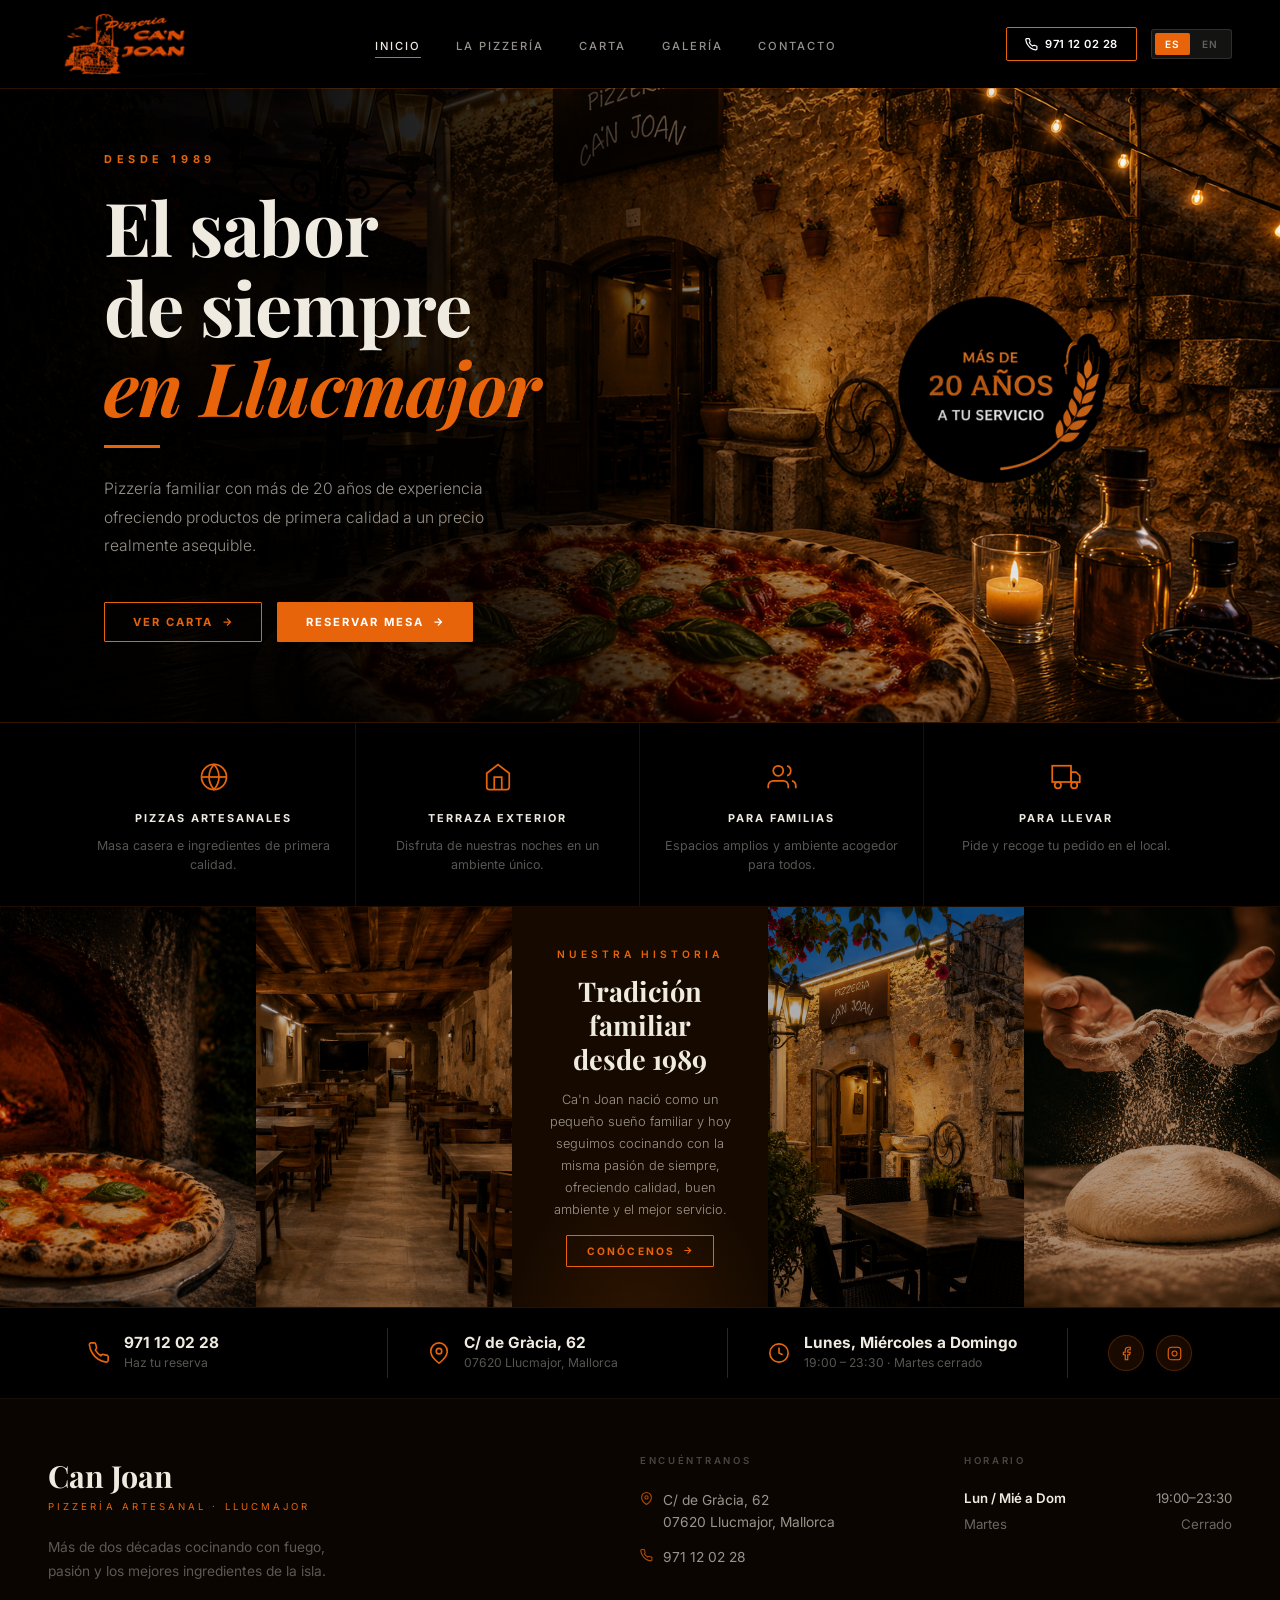
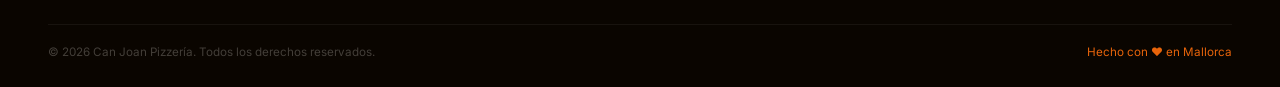
==== index.html @ ab97a80f "arreglo carpeta" ====
<!DOCTYPE html>
<html lang="es">
<head>
  <meta charset="UTF-8">
  <meta name="viewport" content="width=device-width, initial-scale=1.0">
  <title>Can Joan — Pizzería Artesanal · Llucmajor, Mallorca</title>
  <meta name="description" content="Pizzería familiar artesanal en Llucmajor, Mallorca desde 1989. Horno de leña, ingredientes locales, tradición familiar.">
  <meta name="theme-color" content="#000000">
  <link rel="preconnect" href="https://fonts.googleapis.com">
  <link rel="preconnect" href="https://fonts.gstatic.com" crossorigin>
  <link href="https://fonts.googleapis.com/css2?family=Playfair+Display:ital,wght@0,400;0,600;0,700;1,400;1,600&family=Inter:wght@300;400;500;600;700&display=swap" rel="stylesheet">
  <link rel="stylesheet" href="style.css">
  <style>
    /* ══ PAGE-LEVEL OVERRIDES ══ */
    :root {
      --bg:  #000000;
      --bg2: #0A0500;
      --bg3: #160A00;
      --nav-h: 88px;
    }

    /* ══ NAV OVERRIDE ══ */
    #nav {
      background: #000000;
      box-shadow: 0 1px 0 rgba(232,100,10,.18);
      height: var(--nav-h);
    }
    #nav.solid { background: #000000; backdrop-filter: none; -webkit-backdrop-filter: none; }
    .nav-phone {
      background: transparent !important;
      border: 1.5px solid var(--or);
      padding: 9px 18px;
    }
    .nav-phone:hover { background: var(--or) !important; }
    .logo-img { height: 80px; background-color: #000000; }

    /* ══ HERO — FULL BLEED ══ */
    /* Altura calculada sobre la proporción real de la imagen (1844×758, ratio 2.43:1)
       para evitar upscaling. min() elige el valor menor entre 72vh y el alto natural. */
    #hero {
      position: relative;
      min-height: min(72vh, calc(100vw / 2.43));
      display: flex; align-items: center;
      overflow: hidden;
      background: #000;
    }
    .hero-bg {
      position: absolute; inset: 0; z-index: 0; overflow: hidden;
    }
    /* scale(1.06): mínimo margen para el parallax sin degradar calidad */
    .hero-bg img {
      position: absolute;
      width: 100%; height: 100%;
      object-fit: cover;
      display: block;
      transform: none;
      transform-origin: center center;
    }
    /* Gradiente: oscuro izquierda (texto legible) → imagen nítida derecha (badge visible) */
    .hero-ov {
      position: absolute; inset: 0; z-index: 1; pointer-events: none;
      background:
        linear-gradient(to right,
          rgba(0,0,0,.97) 0%,
          rgba(0,0,0,.94) 22%,
          rgba(0,0,0,.78) 42%,
          rgba(0,0,0,.32) 62%,
          rgba(0,0,0,.06) 80%,
          rgba(0,0,0,0)   100%),
        linear-gradient(to top,
          rgba(0,0,0,.30) 0%,
          rgba(0,0,0,.06) 12%,
          transparent     24%);
    }
    /* Contenedor del texto — centrado verticalmente */
    .hero-wrap {
      position: relative; z-index: 2;
      width: 100%; max-width: var(--mw);
      margin: 0 auto;
      padding: calc(var(--nav-h) + 4rem) clamp(2rem,5vw,4.5rem) 5rem;
    }
    /* Texto limitado a la mitad izquierda */
    .hero-text { max-width: 520px; }
    .hero-desde {
      display: block;
      font-size: .68rem; font-weight: 700; letter-spacing: .42em; text-transform: uppercase;
      color: var(--or); margin-bottom: 1.3rem;
    }
    .hero-h1 {
      font-family: var(--ff-h);
      font-size: clamp(2.8rem,5.8vw,4.8rem);
      font-weight: 700; line-height: 1.08;
      color: var(--cr); margin-bottom: .1rem;
      letter-spacing: -.01em;
    }
    .hero-h1 em { font-style: italic; color: var(--or); display: block; }
    .hero-underline {
      width: 56px; height: 3px; background: var(--or);
      margin: 1.1rem 0 1.7rem;
    }
    .hero-sub {
      font-size: clamp(.88rem,1.5vw,.98rem); font-weight: 300;
      color: var(--cr2); line-height: 1.82;
      max-width: 400px; margin-bottom: 2.6rem;
    }
    .hero-btns { display: flex; flex-wrap: wrap; gap: .9rem; }
    .btn-hero-outline {
      display: inline-flex; align-items: center; gap: 8px;
      border: 1.5px solid var(--or); color: var(--or);
      padding: 12px 28px; font-size: .7rem; font-weight: 700;
      letter-spacing: .18em; text-transform: uppercase; border-radius: 1px;
      transition: background .2s, color .2s, transform .15s;
    }
    .btn-hero-outline:hover { background: var(--or); color: var(--wh); transform: translateY(-2px); }
    .btn-hero-solid {
      display: inline-flex; align-items: center; gap: 8px;
      background: var(--or); color: var(--wh);
      padding: 12px 28px; font-size: .7rem; font-weight: 700;
      letter-spacing: .18em; text-transform: uppercase; border-radius: 1px;
      border: 1.5px solid var(--or);
      transition: background .2s, transform .15s;
    }
    .btn-hero-solid:hover { background: var(--or2); transform: translateY(-2px); }

    /* ══ FEATURES STRIP ══ */
    #features {
      background: #000;
      border-top: 1px solid rgba(232,100,10,.22);
      border-bottom: 1px solid rgba(232,100,10,.12);
    }
    .feat-grid {
      max-width: var(--mw); margin: 0 auto;
      padding: 0 clamp(1rem,3vw,2rem);
      display: grid; grid-template-columns: repeat(4,1fr);
    }
    @media (max-width: 640px) { .feat-grid { grid-template-columns: repeat(2,1fr); } }
    .feat {
      padding: 2rem 1.25rem;
      display: flex; flex-direction: column; align-items: center;
      text-align: center; gap: .7rem;
      border-right: 1px solid rgba(232,100,10,.15);
      transition: background .2s;
    }
    .feat:last-child { border-right: none; }
    @media (max-width: 640px) {
      .feat:nth-child(2) { border-right: none; }
      .feat:nth-child(3) { border-right: 1px solid rgba(232,100,10,.15); }
    }
    .feat:hover { background: rgba(232,100,10,.04); }
    .feat-icon {
      width: 44px; height: 44px;
      display: flex; align-items: center; justify-content: center;
      color: var(--or);
    }
    .feat-icon svg { width: 30px; height: 30px; stroke-width: 1.4; }
    .feat-name {
      font-size: .68rem; font-weight: 700; letter-spacing: .18em; text-transform: uppercase;
      color: var(--cr);
    }
    .feat-desc { font-size: .78rem; color: var(--cr3); line-height: 1.55; }

    /* ══ MOSAIC — 5 COLUMNS ══ */
    #mosaic { overflow: hidden; }
    .mosaic-grid {
      display: grid;
      grid-template-columns: repeat(5,1fr);
      height: 400px;
    }
    @media (max-width: 900px) {
      .mosaic-grid {
        grid-template-columns: 1fr 1fr;
        grid-template-rows: 240px auto 240px;
        height: auto;
      }
      .ms-text { grid-column: 1 / -1; height: auto; padding: 3rem 2rem; }
    }
    @media (max-width: 480px) {
      .mosaic-grid { grid-template-columns: 1fr; grid-template-rows: unset; }
      .ms-img { height: 220px; }
      .ms-text { padding: 2.5rem 1.5rem; }
    }
    .ms-img { overflow: hidden; position: relative; }
    .ms-img img {
      width: 100%; height: 100%; object-fit: cover;
      filter: brightness(.72) saturate(1.1);
      transition: filter .5s var(--ease), transform .5s var(--ease);
      display: block;
    }
    .ms-img:hover img { filter: brightness(.88) saturate(1.15); transform: scale(1.04); }
    .ms-text {
      background: var(--bg3);
      display: flex; flex-direction: column; justify-content: center; align-items: center;
      text-align: center; padding: 2rem 1.75rem; gap: .85rem;
      position: relative;
    }
    .ms-text::before {
      content: ''; position: absolute; inset: 0;
      background: radial-gradient(ellipse 80% 70% at 50% 110%, rgba(232,100,10,.12) 0%, transparent 65%);
      pointer-events: none;
    }
    .ms-text .lbl { margin-bottom: 0; }
    .ms-h2 {
      font-family: var(--ff-h); font-size: clamp(1.35rem,2.2vw,1.7rem);
      font-weight: 700; color: var(--cr); line-height: 1.25;
    }
    .ms-p {
      font-size: .8rem; font-weight: 300; color: var(--cr2);
      line-height: 1.72; max-width: 240px;
    }
    .btn-ms {
      display: inline-flex; align-items: center; gap: 7px;
      border: 1.5px solid var(--or); color: var(--or);
      padding: 9px 20px; font-size: .64rem; font-weight: 700;
      letter-spacing: .2em; text-transform: uppercase; border-radius: 1px;
      transition: background .2s, color .2s;
    }
    .btn-ms:hover { background: var(--or); color: var(--wh); }

    /* ══ INFO BAR ══ */
    #infobar {
      background: #000;
      border-top: 1px solid rgba(232,100,10,.18);
    }
    .ib-wrap {
      max-width: var(--mw); margin: 0 auto;
      padding: 0 clamp(1.5rem,4vw,3rem);
      display: flex; align-items: stretch;
      min-height: 90px;
    }
    .ib-item {
      display: flex; align-items: center; gap: 14px;
      padding: 1.6rem 2.5rem 1.6rem 0;
      flex: 1;
    }
    .ib-item:first-child { padding-left: 0; }
    .ib-sep {
      width: 1px; background: rgba(232,100,10,.3);
      margin: 1.25rem 2.5rem 1.25rem 0;
      flex-shrink: 0; align-self: stretch;
    }
    .ib-icon { color: var(--or); flex-shrink: 0; }
    .ib-icon svg { display: block; }
    .ib-main {
      font-size: .96rem; font-weight: 700; color: var(--cr);
      line-height: 1.2; display: block;
    }
    .ib-sub {
      font-size: .76rem; color: var(--cr3);
      line-height: 1.5; display: block; margin-top: 2px;
    }
    .ib-soc {
      display: flex; align-items: center; gap: .75rem;
      padding: 1.6rem 0;
      flex-shrink: 0;
    }
    .ib-soc a {
      width: 36px; height: 36px; border-radius: 50%;
      background: rgba(232,100,10,.1); border: 1px solid rgba(232,100,10,.25);
      display: flex; align-items: center; justify-content: center;
      color: var(--or); transition: all .15s;
    }
    .ib-soc a:hover { background: var(--or); border-color: var(--or); color: var(--wh); }
    @media (max-width: 768px) {
      .ib-wrap { flex-direction: column; align-items: flex-start; }
      .ib-item { padding: 1rem 0; flex: unset; width: 100%; }
      .ib-sep { width: 100%; height: 1px; margin: 0; align-self: unset; background: rgba(232,100,10,.15); }
      .ib-soc { padding: 1rem 0; }
    }

    /* ══ FOOTER ══ */
    #foot {
      background: var(--bg2);
      border-top: 1px solid rgba(240,235,224,.04);
      padding: 3.5rem clamp(1.5rem,4vw,3rem) 1.75rem;
    }
    .foot-g {
      max-width: var(--mw); margin: 0 auto;
      display: grid; grid-template-columns: 2fr 1fr 1fr; gap: 3.5rem;
      margin-bottom: 2.5rem;
    }
    @media (max-width: 640px) { .foot-g { grid-template-columns: 1fr; gap: 2rem; } }
    .fbot {
      max-width: var(--mw); margin: 0 auto;
      border-top: 1px solid rgba(240,235,224,.06); padding-top: 1.25rem;
      display: flex; flex-direction: column; align-items: center; gap: .5rem; text-align: center;
    }
    @media (min-width: 640px) { .fbot { flex-direction: row; justify-content: space-between; } }
  </style>
</head>
<body>

<!-- ═══════════ NAV ═══════════ -->
<nav id="nav" role="navigation" aria-label="Navegación principal">
  <a href="index.html" class="logo" aria-label="Can Joan — Inicio">
    <img src="Imagenes_CanJoan/LogoCanJoan.png" alt="Pizzeria Can Joan" class="logo-img">
  </a>

  <ul class="nav-links" role="list">
    <li><a href="index.html" class="act" data-es="Inicio" data-en="Home">Inicio</a></li>
    <li><a href="#tradicion" data-es="La Pizzería" data-en="The Pizzeria">La Pizzería</a></li>
    <li><a href="carta.html" data-es="Carta" data-en="Menu">Carta</a></li>
    <li><a href="#galeria" data-es="Galería" data-en="Gallery">Galería</a></li>
    <li><a href="contacto.html" data-es="Contacto" data-en="Contact">Contacto</a></li>
  </ul>

  <div class="nav-r">
    <a href="tel:971120228" class="nav-phone" aria-label="Llámanos">
      <svg width="13" height="13" viewBox="0 0 24 24" fill="none" stroke="currentColor" stroke-width="2.2" aria-hidden="true"><path d="M22 16.92v3a2 2 0 0 1-2.18 2 19.79 19.79 0 0 1-8.63-3.07A19.5 19.5 0 0 1 4.69 12 19.79 19.79 0 0 1 1.56 3.41 2 2 0 0 1 3.53 1h3a2 2 0 0 1 2 1.72c.127.96.361 1.903.7 2.81a2 2 0 0 1-.45 2.11L8.09 8.91a16 16 0 0 0 6 6l.81-.81a2 2 0 0 1 2.11-.45 12.84 12.84 0 0 0 2.81.7A2 2 0 0 1 22 16.92z"/></svg>
      971 12 02 28
    </a>
    <div class="lt" role="group" aria-label="Idioma">
      <button id="btn-es" class="a" onclick="setLang('es')" aria-pressed="true">ES</button>
      <button id="btn-en" onclick="setLang('en')" aria-pressed="false">EN</button>
    </div>
    <button class="hb" id="hbtn" aria-label="Abrir menú" aria-expanded="false" aria-controls="mob">
      <span></span><span></span><span></span>
    </button>
  </div>
</nav>

<!-- Mobile overlay -->
<div class="mob" id="mob" role="dialog" aria-modal="true" aria-label="Menú móvil">
  <a href="index.html" data-es="Inicio" data-en="Home">Inicio</a>
  <a href="#tradicion" data-es="La Pizzería" data-en="The Pizzeria">La Pizzería</a>
  <a href="carta.html" data-es="Carta" data-en="Menu">Carta</a>
  <a href="contacto.html" data-es="Contacto" data-en="Contact">Contacto</a>
  <div class="mob-lt">
    <button id="mob-btn-es" class="a" onclick="setLang('es')">ES</button>
    <button id="mob-btn-en" onclick="setLang('en')">EN</button>
  </div>
</div>

<!-- ═══════════ HERO ═══════════ -->
<section id="hero" role="banner">

  <!-- Imagen de fondo con parallax -->
  <div class="hero-bg">
    <img src="Imagenes_CanJoan/background_hd.png"
         alt="Terraza de la Pizzería Can Joan en Llucmajor por la noche con luces cálidas y pizza artesanal"
         fetchpriority="high" draggable="false">
  </div>

  <!-- Gradiente de integración (oscuro izq → imagen dcha + suelo oscuro) -->
  <div class="hero-ov" aria-hidden="true"></div>

  <!-- Contenido -->
  <div class="hero-wrap">
    <div class="hero-text">
      <span class="hero-desde fi"
            data-es="DESDE 1989" data-en="SINCE 1989">DESDE 1989</span>
      <h1 class="hero-h1 fi d1">
        <span data-es="El sabor" data-en="The taste">El sabor</span><br>
        <span data-es="de siempre" data-en="that endures">de siempre</span><br>
        <em data-es="en Llucmajor" data-en="in Llucmajor">en Llucmajor</em>
      </h1>
      <div class="hero-underline fi d2"></div>
      <p class="hero-sub fi d2"
         data-es="Pizzería familiar con más de 20 años de experiencia ofreciendo productos de primera calidad a un precio realmente asequible."
         data-en="Family pizzeria with over 20 years of experience offering top-quality products at a truly affordable price.">
        Pizzería familiar con más de 20 años de experiencia ofreciendo productos de primera calidad a un precio realmente asequible.
      </p>
      <div class="hero-btns fi d3">
        <a href="carta.html" class="btn-hero-outline">
          <span data-es="Ver Carta" data-en="View Menu">Ver Carta</span>
          <svg width="12" height="12" viewBox="0 0 24 24" fill="none" stroke="currentColor" stroke-width="2.5"><path d="M5 12h14M12 5l7 7-7 7"/></svg>
        </a>
        <a href="contacto.html" class="btn-hero-solid">
          <span data-es="Reservar Mesa" data-en="Book a Table">Reservar Mesa</span>
          <svg width="12" height="12" viewBox="0 0 24 24" fill="none" stroke="currentColor" stroke-width="2.5"><path d="M5 12h14M12 5l7 7-7 7"/></svg>
        </a>
      </div>
    </div>
  </div>

</section>

<!-- ═══════════ FEATURES ═══════════ -->
<section id="features" aria-label="Características">
  <div class="feat-grid">
    <div class="feat fi">
      <div class="feat-icon">
        <svg viewBox="0 0 24 24" fill="none" stroke="currentColor" aria-hidden="true"><circle cx="12" cy="12" r="10"/><path d="M12 2a15.3 15.3 0 0 1 4 10 15.3 15.3 0 0 1-4 10 15.3 15.3 0 0 1-4-10 15.3 15.3 0 0 1 4-10z"/><path d="M2 12h20"/></svg>
      </div>
      <span class="feat-name" data-es="Pizzas Artesanales" data-en="Artisan Pizzas">Pizzas Artesanales</span>
      <p class="feat-desc" data-es="Masa casera e ingredientes de primera calidad." data-en="Homemade dough and top quality ingredients.">Masa casera e ingredientes de primera calidad.</p>
    </div>
    <div class="feat fi d1">
      <div class="feat-icon">
        <svg viewBox="0 0 24 24" fill="none" stroke="currentColor" aria-hidden="true"><path d="M3 9l9-7 9 7v11a2 2 0 0 1-2 2H5a2 2 0 0 1-2-2z"/><polyline points="9 22 9 12 15 12 15 22"/></svg>
      </div>
      <span class="feat-name" data-es="Terraza Exterior" data-en="Outdoor Terrace">Terraza Exterior</span>
      <p class="feat-desc" data-es="Disfruta de nuestras noches en un ambiente único." data-en="Enjoy our evenings in a unique atmosphere.">Disfruta de nuestras noches en un ambiente único.</p>
    </div>
    <div class="feat fi d2">
      <div class="feat-icon">
        <svg viewBox="0 0 24 24" fill="none" stroke="currentColor" aria-hidden="true"><path d="M17 21v-2a4 4 0 0 0-4-4H5a4 4 0 0 0-4 4v2"/><circle cx="9" cy="7" r="4"/><path d="M23 21v-2a4 4 0 0 0-3-3.87"/><path d="M16 3.13a4 4 0 0 1 0 7.75"/></svg>
      </div>
      <span class="feat-name" data-es="Para Familias" data-en="For Families">Para Familias</span>
      <p class="feat-desc" data-es="Espacios amplios y ambiente acogedor para todos." data-en="Spacious areas and a welcoming atmosphere for everyone.">Espacios amplios y ambiente acogedor para todos.</p>
    </div>
    <div class="feat fi d3">
      <div class="feat-icon">
        <svg viewBox="0 0 24 24" fill="none" stroke="currentColor" aria-hidden="true"><rect x="1" y="3" width="15" height="13"/><polygon points="16 8 20 8 23 11 23 16 16 16 16 8"/><circle cx="5.5" cy="18.5" r="2.5"/><circle cx="18.5" cy="18.5" r="2.5"/></svg>
      </div>
      <span class="feat-name" data-es="Para Llevar" data-en="Takeaway">Para Llevar</span>
      <p class="feat-desc" data-es="Pide y recoge tu pedido en el local." data-en="Order and collect from the restaurant.">Pide y recoge tu pedido en el local.</p>
    </div>
  </div>
</section>

<!-- ═══════════ MOSAICO ═══════════ -->
<section id="tradicion" aria-label="Nuestra historia">
  <div class="mosaic-grid" id="galeria">
    <!-- col 1 -->
    <div class="ms-img fi">
      <img src="Imagenes_CanJoan/Designer.png"
           alt="Pizza artesanal de Can Joan" loading="lazy">
    </div>
    <!-- col 2 -->
    <div class="ms-img fi d1">
      <img src="Imagenes_CanJoan/Pasillo.png"
           alt="Salón interior de la Pizzería Can Joan" loading="lazy">
    </div>
    <!-- col 3: texto -->
    <div class="ms-text fi d2">
      <span class="lbl" data-es="Nuestra Historia" data-en="Our Story">Nuestra Historia</span>
      <h2 class="ms-h2"
          data-es="Tradición familiar<br>desde 1989"
          data-en="Family tradition<br>since 1989">
        Tradición familiar<br>desde 1989
      </h2>
      <p class="ms-p"
         data-es="Ca'n Joan nació como un pequeño sueño familiar y hoy seguimos cocinando con la misma pasión de siempre, ofreciendo calidad, buen ambiente y el mejor servicio."
         data-en="Ca'n Joan was born as a small family dream and today we keep cooking with the same passion as always, offering quality, great atmosphere and the best service.">
        Ca'n Joan nació como un pequeño sueño familiar y hoy seguimos cocinando con la misma pasión de siempre, ofreciendo calidad, buen ambiente y el mejor servicio.
      </p>
      <a href="contacto.html" class="btn-ms">
        <span data-es="Conócenos" data-en="Meet us">Conócenos</span>
        <svg width="11" height="11" viewBox="0 0 24 24" fill="none" stroke="currentColor" stroke-width="2.5"><path d="M5 12h14M12 5l7 7-7 7"/></svg>
      </a>
    </div>
    <!-- col 4 -->
    <div class="ms-img fi d3">
      <img src="Imagenes_CanJoan/Portal.png"
           alt="Exterior de la Pizzería Can Joan, Llucmajor" loading="lazy">
    </div>
    <!-- col 5 -->
    <div class="ms-img fi d4">
      <img src="Imagenes_CanJoan/masa.png"
           alt="Elaboración artesanal de la masa en Can Joan" loading="lazy">
    </div>
  </div>
</section>

<!-- ═══════════ INFO BAR ═══════════ -->
<section id="infobar" aria-label="Información de contacto">
  <div class="ib-wrap">

    <div class="ib-item fi">
      <div class="ib-icon">
        <svg width="22" height="22" viewBox="0 0 24 24" fill="none" stroke="currentColor" stroke-width="1.8" aria-hidden="true"><path d="M22 16.92v3a2 2 0 0 1-2.18 2 19.79 19.79 0 0 1-8.63-3.07A19.5 19.5 0 0 1 4.69 12 19.79 19.79 0 0 1 1.56 3.41 2 2 0 0 1 3.53 1h3a2 2 0 0 1 2 1.72c.127.96.361 1.903.7 2.81a2 2 0 0 1-.45 2.11L8.09 8.91a16 16 0 0 0 6 6l.81-.81a2 2 0 0 1 2.11-.45 12.84 12.84 0 0 0 2.81.7A2 2 0 0 1 22 16.92z"/></svg>
      </div>
      <div>
        <a href="tel:971120228" class="ib-main">971 12 02 28</a>
        <span class="ib-sub" data-es="Haz tu reserva" data-en="Make a reservation">Haz tu reserva</span>
      </div>
    </div>

    <div class="ib-sep" aria-hidden="true"></div>

    <div class="ib-item fi d1">
      <div class="ib-icon">
        <svg width="22" height="22" viewBox="0 0 24 24" fill="none" stroke="currentColor" stroke-width="1.8" aria-hidden="true"><path d="M21 10c0 7-9 13-9 13s-9-6-9-13a9 9 0 0 1 18 0z"/><circle cx="12" cy="10" r="3"/></svg>
      </div>
      <div>
        <span class="ib-main">C/ de Gràcia, 62</span>
        <span class="ib-sub">07620 Llucmajor, Mallorca</span>
      </div>
    </div>

    <div class="ib-sep" aria-hidden="true"></div>

    <div class="ib-item fi d2">
      <div class="ib-icon">
        <svg width="22" height="22" viewBox="0 0 24 24" fill="none" stroke="currentColor" stroke-width="1.8" aria-hidden="true"><circle cx="12" cy="12" r="10"/><polyline points="12 6 12 12 16 14"/></svg>
      </div>
      <div>
        <span class="ib-main" data-es="Lunes, Miércoles a Domingo" data-en="Mon, Wed to Sun">Lunes, Miércoles a Domingo</span>
        <span class="ib-sub" data-es="19:00 – 23:30 · Martes cerrado" data-en="7:00pm – 11:30pm · Tuesday closed">19:00 – 23:30 · Martes cerrado</span>
      </div>
    </div>

    <div class="ib-sep" aria-hidden="true"></div>

    <div class="ib-soc fi d3">
      <a href="#" aria-label="Facebook">
        <svg width="15" height="15" viewBox="0 0 24 24" fill="none" stroke="currentColor" stroke-width="1.8"><path d="M18 2h-3a5 5 0 0 0-5 5v3H7v4h3v8h4v-8h3l1-4h-4V7a1 1 0 0 1 1-1h3z"/></svg>
      </a>
      <a href="#" aria-label="Instagram">
        <svg width="15" height="15" viewBox="0 0 24 24" fill="none" stroke="currentColor" stroke-width="1.8"><rect x="2" y="2" width="20" height="20" rx="5"/><path d="M16 11.37A4 4 0 1 1 12.63 8 4 4 0 0 1 16 11.37z"/><line x1="17.5" y1="6.5" x2="17.51" y2="6.5"/></svg>
      </a>
    </div>

  </div>
</section>

<!-- ═══════════ FOOTER ═══════════ -->
<footer id="foot" role="contentinfo">
  <div class="foot-g">
    <div class="fi">
      <span class="foot-logo">Can Joan</span>
      <span class="foot-sub" data-es="Pizzería Artesanal · Llucmajor" data-en="Artisan Pizzeria · Llucmajor">Pizzería Artesanal · Llucmajor</span>
      <p class="foot-p"
         data-es="Más de dos décadas cocinando con fuego, pasión y los mejores ingredientes de la isla."
         data-en="Over two decades cooking with fire, passion, and the finest ingredients on the island.">
        Más de dos décadas cocinando con fuego, pasión y los mejores ingredientes de la isla.
      </p>
    </div>
    <div class="fi d1">
      <span class="fcol-t" data-es="Encuéntranos" data-en="Find Us">Encuéntranos</span>
      <div class="finfo">
        <svg width="13" height="13" viewBox="0 0 24 24" fill="none" stroke="currentColor" stroke-width="2"><path d="M21 10c0 7-9 13-9 13s-9-6-9-13a9 9 0 0 1 18 0z"/><circle cx="12" cy="10" r="3"/></svg>
        <span>C/ de Gràcia, 62<br>07620 Llucmajor, Mallorca</span>
      </div>
      <div class="finfo">
        <svg width="13" height="13" viewBox="0 0 24 24" fill="none" stroke="currentColor" stroke-width="2"><path d="M22 16.92v3a2 2 0 0 1-2.18 2 19.79 19.79 0 0 1-8.63-3.07A19.5 19.5 0 0 1 4.69 12 19.79 19.79 0 0 1 1.56 3.41 2 2 0 0 1 3.53 1h3a2 2 0 0 1 2 1.72c.127.96.361 1.903.7 2.81a2 2 0 0 1-.45 2.11L8.09 8.91a16 16 0 0 0 6 6l.81-.81a2 2 0 0 1 2.11-.45 12.84 12.84 0 0 0 2.81.7A2 2 0 0 1 22 16.92z"/></svg>
        <a href="tel:971120228">971 12 02 28</a>
      </div>
    </div>
    <div class="fi d2">
      <span class="fcol-t" data-es="Horario" data-en="Hours">Horario</span>
      <div class="fhr hl"><span class="day" data-es="Lun / Mié a Dom" data-en="Mon / Wed to Sun">Lun / Mié a Dom</span><span>19:00–23:30</span></div>
      <div class="fhr"><span class="day" data-es="Martes" data-en="Tuesday">Martes</span><span data-es="Cerrado" data-en="Closed">Cerrado</span></div>
    </div>
  </div>
  <div class="fbot">
    <p class="fcopy">&copy; 2026 Can Joan Pizzería. <span data-es="Todos los derechos reservados." data-en="All rights reserved.">Todos los derechos reservados.</span></p>
    <p class="fmade"><span data-es="Hecho con " data-en="Made with ">Hecho con </span><span>♥</span><span data-es=" en Mallorca" data-en=" in Mallorca"> en Mallorca</span></p>
  </div>
</footer>

<script>
  /* ── LANG ── */
  let lang = localStorage.getItem('cj-lang') || 'es';
  function setLang(l) {
    lang = l; localStorage.setItem('cj-lang', l);
    document.documentElement.lang = l;
    ['btn-es','btn-en','mob-btn-es','mob-btn-en'].forEach(id => {
      const el = document.getElementById(id); if (!el) return;
      const isActive = (id.includes('es') && l==='es') || (id.includes('en') && l==='en');
      el.classList.toggle('a', isActive); el.setAttribute('aria-pressed', isActive);
    });
    document.querySelectorAll('[data-es][data-en]').forEach(el => {
      const v = el.getAttribute('data-'+l);
      if (v !== null && el.tagName !== 'INPUT' && el.tagName !== 'TEXTAREA') el.innerHTML = v;
    });
    document.title = l === 'en'
      ? 'Can Joan — Artisan Pizzeria · Llucmajor, Mallorca'
      : 'Can Joan — Pizzería Artesanal · Llucmajor, Mallorca';
  }
  setLang(lang);

  /* ── MOBILE MENU ── */
  const hbtn = document.getElementById('hbtn');
  const mob  = document.getElementById('mob');
  hbtn.addEventListener('click', () => {
    const o = mob.classList.toggle('o');
    hbtn.classList.toggle('o', o);
    hbtn.setAttribute('aria-expanded', o);
    document.body.style.overflow = o ? 'hidden' : '';
  });
  mob.querySelectorAll('a').forEach(a => a.addEventListener('click', () => {
    mob.classList.remove('o'); hbtn.classList.remove('o');
    hbtn.setAttribute('aria-expanded','false'); document.body.style.overflow = '';
  }));
  document.addEventListener('keydown', e => {
    if (e.key === 'Escape') { mob.classList.remove('o'); hbtn.classList.remove('o'); hbtn.setAttribute('aria-expanded','false'); document.body.style.overflow = ''; }
  });

  /* ── FADE-IN ── */
  const rmo = window.matchMedia('(prefers-reduced-motion: reduce)');
  if (!rmo.matches) {
    const obs = new IntersectionObserver(entries => {
      entries.forEach(e => { if (e.isIntersecting) { e.target.classList.add('on'); obs.unobserve(e.target); }});
    }, { threshold: 0.07, rootMargin: '0px 0px -28px 0px' });
    document.querySelectorAll('.fi').forEach(el => obs.observe(el));
  } else {
    document.querySelectorAll('.fi').forEach(el => el.classList.add('on'));
  }

  /* ── PARALLAX HERO ── */
  const heroBgImg = document.querySelector('.hero-bg img');
  if (heroBgImg && !rmo.matches) {
    function onScroll() {
      if (window.scrollY < window.innerHeight * 1.2) {
        const offset = window.scrollY * 0.18;
        heroBgImg.style.transform = 'translateY(' + offset + 'px)';
      }
    }
    window.addEventListener('scroll', onScroll, { passive: true });
  }

  /* ── SMOOTH SCROLL ── */
  document.querySelectorAll('a[href^="#"]').forEach(a => {
    a.addEventListener('click', e => {
      const t = document.querySelector(a.getAttribute('href'));
      if (t) {
        e.preventDefault();
        const nav = document.getElementById('nav');
        window.scrollTo({ top: t.getBoundingClientRect().top + window.scrollY - nav.offsetHeight, behavior: 'smooth' });
      }
    });
  });
</script>
</body>
</html>
---- style.css ----
/* ═══════════════════════════════════════════
   CAN JOAN — Shared Styles
   ═══════════════════════════════════════════ */
:root {
  --bg:  #0D0906;
  --bg2: #181008;
  --bg3: #221810;
  --or:  #E8640A;
  --or2: #C85206;
  --cr:  #F0EBE0;
  --cr2: rgba(240,235,224,.62);
  --cr3: rgba(240,235,224,.36);
  --wh:  #FFFFFF;
  --ff-h: 'Playfair Display', Georgia, serif;
  --ff-b: 'Inter', system-ui, sans-serif;
  --nav-h: 76px;
  --mw: 1200px;
  --ease: cubic-bezier(.25,.46,.45,.94);
  --sh: 0 8px 32px rgba(0,0,0,.45);
}

*,*::before,*::after { box-sizing: border-box; margin: 0; padding: 0; }
html { scroll-behavior: smooth; font-size: 16px; }
body {
  font-family: var(--ff-b);
  background: var(--bg);
  color: var(--cr);
  overflow-x: hidden;
  -webkit-font-smoothing: antialiased;
}
img { max-width: 100%; height: auto; display: block; }
a { text-decoration: none; color: inherit; }
ul { list-style: none; }
button { cursor: pointer; border: none; background: none; font-family: inherit; }
:focus-visible { outline: 2px solid var(--or); outline-offset: 3px; }

/* ── FADE-IN ── */
.fi {
  opacity: 0;
  transform: translateY(22px);
  transition: opacity .7s var(--ease), transform .7s var(--ease);
}
.fi.on { opacity: 1; transform: none; }
.fi.d1 { transition-delay: .12s; }
.fi.d2 { transition-delay: .24s; }
.fi.d3 { transition-delay: .36s; }
.fi.d4 { transition-delay: .48s; }
@media (prefers-reduced-motion: reduce) { .fi { opacity: 1; transform: none; transition: none; } }

/* ── LAYOUT ── */
.wrap { max-width: var(--mw); margin: 0 auto; padding: 0 clamp(1.5rem,4vw,3rem); }
.lbl {
  display: block;
  font-size: .64rem; font-weight: 600; letter-spacing: .38em; text-transform: uppercase;
  color: var(--or); margin-bottom: 1rem;
}
.sec-h2 {
  font-family: var(--ff-h);
  font-size: clamp(1.9rem,4vw,2.9rem);
  font-weight: 700; color: var(--cr); line-height: 1.2;
  margin-bottom: 1.5rem;
}
.sec-h2 em { font-style: italic; color: var(--or); }
.body-txt {
  font-size: .98rem; font-weight: 300;
  color: var(--cr2); line-height: 1.85;
  margin-bottom: 1.25rem;
}
.body-txt strong { color: var(--cr); font-weight: 600; }
.orn { text-align: center; color: var(--or); opacity: .4; letter-spacing: .5em; margin: 1.5rem 0; }

/* ── BUTTONS ── */
.btn-primary {
  display: inline-flex; align-items: center; gap: 8px;
  background: var(--or); color: var(--wh);
  padding: 13px 30px; font-size: .73rem; font-weight: 600;
  letter-spacing: .2em; text-transform: uppercase; border-radius: 2px;
  transition: background .2s, transform .15s;
}
.btn-primary:hover { background: var(--or2); transform: translateY(-2px); }
.btn-outline {
  display: inline-flex; align-items: center; gap: 8px;
  border: 1px solid rgba(240,235,224,.3); color: var(--cr);
  padding: 13px 30px; font-size: .73rem; font-weight: 600;
  letter-spacing: .2em; text-transform: uppercase; border-radius: 2px;
  transition: border-color .2s, background .2s, transform .15s;
}
.btn-outline:hover { border-color: var(--or); background: rgba(232,100,10,.1); transform: translateY(-2px); }

/* ══════════════════════════════════════
   NAV
══════════════════════════════════════ */
#nav {
  position: fixed; top: 0; left: 0; right: 0; z-index: 100;
  height: var(--nav-h); padding: 0 clamp(1.5rem,4vw,3rem);
  display: flex; align-items: center; justify-content: space-between; gap: 2rem;
  transition: background .4s, box-shadow .4s;
}
#nav.solid {
  background: rgba(13,9,6,.97);
  backdrop-filter: blur(16px); -webkit-backdrop-filter: blur(16px);
  box-shadow: 0 1px 0 rgba(232,100,10,.15), 0 4px 24px rgba(0,0,0,.4);
}

/* Logo */
.logo { display: flex; align-items: center; flex-shrink: 0; }
.logo-img {
  height: 72px; width: auto; display: block;
}

/* Desktop links */
.nav-links { display: none; gap: 2.2rem; }
@media (min-width: 768px) { .nav-links { display: flex; align-items: center; } }
.nav-links a {
  font-size: .7rem; font-weight: 500; letter-spacing: .18em; text-transform: uppercase;
  color: var(--cr2); position: relative; transition: color .15s;
}
.nav-links a::after {
  content: ''; position: absolute; bottom: -5px; left: 0; right: 0; height: 1px;
  background: var(--or); transform: scaleX(0); transform-origin: left;
  transition: transform .28s var(--ease);
}
.nav-links a:hover, .nav-links a.act { color: var(--cr); }
.nav-links a:hover::after, .nav-links a.act::after { transform: scaleX(1); }

/* Nav right */
.nav-r { display: flex; align-items: center; gap: .9rem; flex-shrink: 0; }
.nav-phone {
  display: none;
  align-items: center; gap: 7px;
  font-size: .7rem; font-weight: 600; letter-spacing: .04em;
  color: var(--wh); background: var(--or);
  padding: 8px 16px; border-radius: 2px;
  transition: background .2s;
}
@media (min-width: 900px) { .nav-phone { display: flex; } }
.nav-phone:hover { background: var(--or2); }

/* Lang toggle */
.lt {
  display: flex; gap: 2px;
  background: rgba(240,235,224,.08); border: 1px solid rgba(240,235,224,.12);
  border-radius: 3px; padding: 3px;
}
.lt button {
  font-size: .63rem; font-weight: 600; letter-spacing: .1em;
  color: var(--cr3); padding: 5px 10px; border-radius: 2px;
  transition: all .15s;
}
.lt button.a { background: var(--or); color: var(--wh); }

/* Hamburger */
.hb { display: flex; flex-direction: column; gap: 5px; padding: 6px; z-index: 110; }
@media (min-width: 768px) { .hb { display: none; } }
.hb span {
  display: block; width: 22px; height: 1.5px;
  background: var(--cr); transition: transform .28s var(--ease), opacity .15s;
  transform-origin: center;
}
.hb.o span:nth-child(1) { transform: translateY(6.5px) rotate(45deg); }
.hb.o span:nth-child(2) { opacity: 0; transform: scaleX(0); }
.hb.o span:nth-child(3) { transform: translateY(-6.5px) rotate(-45deg); }

/* Mobile overlay */
.mob {
  position: fixed; inset: 0; background: rgba(13,9,6,.98); z-index: 99;
  display: flex; flex-direction: column; align-items: center; justify-content: center; gap: 2.5rem;
  opacity: 0; pointer-events: none; transition: opacity .28s var(--ease);
}
.mob.o { opacity: 1; pointer-events: all; }
.mob a {
  font-family: var(--ff-h); font-size: 2.4rem; font-weight: 600;
  color: var(--cr); transition: color .15s;
}
.mob a:hover { color: var(--or); }
.mob-lt { display: flex; gap: .75rem; margin-top: .5rem; }
.mob-lt button {
  font-size: .82rem; font-weight: 600; letter-spacing: .1em;
  color: var(--cr2); background: rgba(240,235,224,.08);
  padding: 8px 20px; border-radius: 2px; transition: all .15s;
}
.mob-lt button.a { background: var(--or); color: var(--wh); }

/* ══════════════════════════════════════
   FOOTER
══════════════════════════════════════ */
#foot {
  background: var(--bg2);
  border-top: 1px solid rgba(240,235,224,.06);
  padding: 5rem clamp(1.5rem,4vw,3rem) 2.5rem;
}
.foot-g {
  max-width: var(--mw); margin: 0 auto;
  display: grid; grid-template-columns: 1fr; gap: 3rem; margin-bottom: 3.5rem;
}
@media (min-width: 768px) { .foot-g { grid-template-columns: 2fr 1fr 1fr; gap: 4rem; } }

.foot-logo {
  font-family: var(--ff-h); font-size: 1.9rem; font-weight: 700;
  color: var(--cr); display: block; margin-bottom: 5px;
}
.foot-sub {
  font-size: .6rem; letter-spacing: .32em; text-transform: uppercase;
  color: var(--or); display: block; margin-bottom: 1.4rem;
}
.foot-p { font-size: .86rem; color: var(--cr3); line-height: 1.78; max-width: 280px; }

.soc { display: flex; gap: .75rem; margin-top: 1.75rem; }
.soc-a {
  width: 36px; height: 36px; border-radius: 50%;
  background: rgba(240,235,224,.06); border: 1px solid rgba(240,235,224,.1);
  display: flex; align-items: center; justify-content: center;
  color: var(--cr3); transition: all .15s;
}
.soc-a:hover { background: var(--or); border-color: var(--or); color: var(--wh); transform: translateY(-2px); }

.fcol-t {
  display: block; font-size: .6rem; font-weight: 600;
  letter-spacing: .28em; text-transform: uppercase;
  color: rgba(240,235,224,.28); margin-bottom: 1.5rem;
}
.finfo {
  display: flex; align-items: flex-start; gap: 10px;
  margin-bottom: .9rem; color: var(--cr2); font-size: .86rem; line-height: 1.55;
}
.finfo svg { flex-shrink: 0; margin-top: 2px; color: var(--or); opacity: .75; }
.finfo a { color: inherit; transition: color .15s; }
.finfo a:hover { color: var(--or); }

.fhr { display: flex; justify-content: space-between; font-size: .83rem; margin-bottom: .6rem; color: rgba(240,235,224,.42); }
.fhr.hl { color: var(--cr2); }
.fhr.hl .day { font-weight: 600; color: var(--cr); }

.fbot {
  max-width: var(--mw); margin: 0 auto;
  border-top: 1px solid rgba(240,235,224,.06); padding-top: 1.75rem;
  display: flex; flex-direction: column; align-items: center; gap: .75rem; text-align: center;
}
@media (min-width: 768px) { .fbot { flex-direction: row; justify-content: space-between; } }
.fcopy { font-size: .73rem; color: rgba(240,235,224,.25); }
.fmade { font-size: .73rem; color: rgba(240,235,224,.2); }
.fmade span { color: var(--or); }

/* ══════════════════════════════════════
   PAGE HEADER (carta, contacto)
══════════════════════════════════════ */
.page-hd {
  padding: calc(var(--nav-h) + 4rem) clamp(1.5rem,4vw,3rem) 4rem;
  background: var(--bg2);
  position: relative; overflow: hidden;
}
.page-hd::before {
  content: ''; position: absolute; inset: 0; pointer-events: none;
  background: radial-gradient(ellipse 60% 80% at 80% 50%, rgba(232,100,10,.06) 0%, transparent 65%);
}
.page-hd-in { max-width: var(--mw); margin: 0 auto; position: relative; z-index: 1; }
.page-hd h1 {
  font-family: var(--ff-h);
  font-size: clamp(3rem,8vw,6rem);
  font-weight: 700; color: var(--cr); line-height: 1;
  letter-spacing: -.01em; margin-bottom: 1rem;
}
.page-hd p {
  font-size: clamp(.95rem,1.8vw,1.06rem); font-weight: 300;
  color: var(--cr2); max-width: 520px; line-height: 1.8;
}
.page-hd-line {
  width: 48px; height: 3px; background: var(--or);
  margin-bottom: 1.75rem;
}
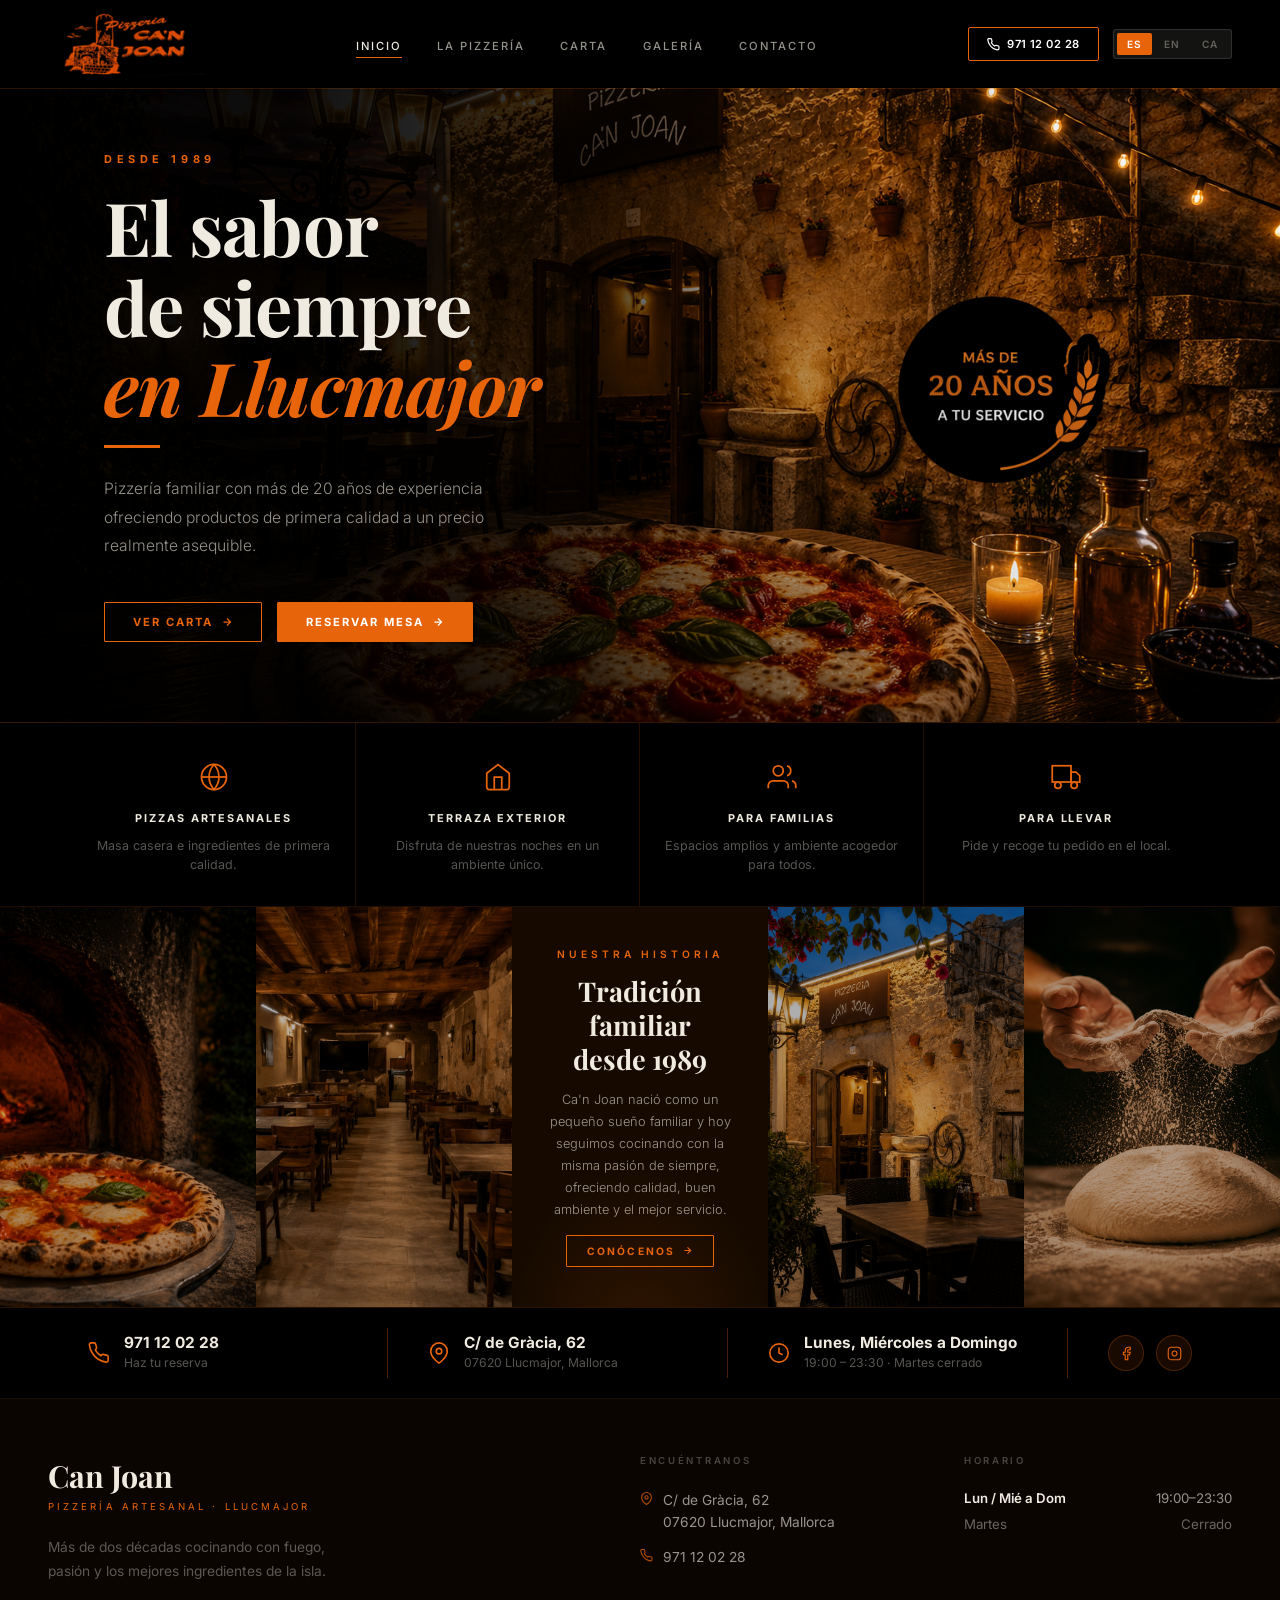
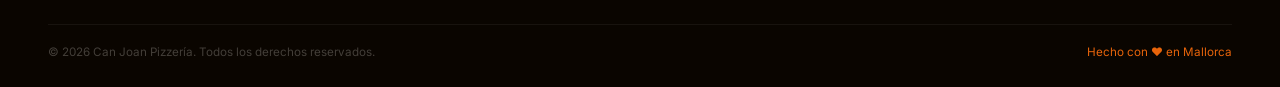
==== commit c5c0fa11: "Actualizacion_data" ====
--- a/index.html
+++ b/index.html
@@ -296,11 +296,11 @@
   </a>
 
   <ul class="nav-links" role="list">
-    <li><a href="index.html" class="act" data-es="Inicio" data-en="Home">Inicio</a></li>
-    <li><a href="#tradicion" data-es="La Pizzería" data-en="The Pizzeria">La Pizzería</a></li>
-    <li><a href="carta.html" data-es="Carta" data-en="Menu">Carta</a></li>
-    <li><a href="#galeria" data-es="Galería" data-en="Gallery">Galería</a></li>
-    <li><a href="contacto.html" data-es="Contacto" data-en="Contact">Contacto</a></li>
+    <li><a href="index.html" class="act" data-es="Inicio" data-en="Home" data-ca="Inici">Inicio</a></li>
+    <li><a href="#tradicion" data-es="La Pizzería" data-en="The Pizzeria" data-ca="La Pizzeria">La Pizzería</a></li>
+    <li><a href="carta.html" data-es="Carta" data-en="Menu" data-ca="Carta">Carta</a></li>
+    <li><a href="#galeria" data-es="Galería" data-en="Gallery" data-ca="Galeria">Galería</a></li>
+    <li><a href="contacto.html" data-es="Contacto" data-en="Contact" data-ca="Contacte">Contacto</a></li>
   </ul>
 
   <div class="nav-r">
@@ -311,6 +311,7 @@
     <div class="lt" role="group" aria-label="Idioma">
       <button id="btn-es" class="a" onclick="setLang('es')" aria-pressed="true">ES</button>
       <button id="btn-en" onclick="setLang('en')" aria-pressed="false">EN</button>
+      <button id="btn-ca" onclick="setLang('ca')" aria-pressed="false">CA</button>
     </div>
     <button class="hb" id="hbtn" aria-label="Abrir menú" aria-expanded="false" aria-controls="mob">
       <span></span><span></span><span></span>
@@ -320,13 +321,14 @@
 
 <!-- Mobile overlay -->
 <div class="mob" id="mob" role="dialog" aria-modal="true" aria-label="Menú móvil">
-  <a href="index.html" data-es="Inicio" data-en="Home">Inicio</a>
-  <a href="#tradicion" data-es="La Pizzería" data-en="The Pizzeria">La Pizzería</a>
-  <a href="carta.html" data-es="Carta" data-en="Menu">Carta</a>
-  <a href="contacto.html" data-es="Contacto" data-en="Contact">Contacto</a>
+  <a href="index.html" data-es="Inicio" data-en="Home" data-ca="Inici">Inicio</a>
+  <a href="#tradicion" data-es="La Pizzería" data-en="The Pizzeria" data-ca="La Pizzeria">La Pizzería</a>
+  <a href="carta.html" data-es="Carta" data-en="Menu" data-ca="Carta">Carta</a>
+  <a href="contacto.html" data-es="Contacto" data-en="Contact" data-ca="Contacte">Contacto</a>
   <div class="mob-lt">
     <button id="mob-btn-es" class="a" onclick="setLang('es')">ES</button>
     <button id="mob-btn-en" onclick="setLang('en')">EN</button>
+    <button id="mob-btn-ca" onclick="setLang('ca')">CA</button>
   </div>
 </div>
 
@@ -347,25 +349,26 @@
   <div class="hero-wrap">
     <div class="hero-text">
       <span class="hero-desde fi"
-            data-es="DESDE 1989" data-en="SINCE 1989">DESDE 1989</span>
+            data-es="DESDE 1989" data-en="SINCE 1989" data-ca="DES DE 1989">DESDE 1989</span>
       <h1 class="hero-h1 fi d1">
-        <span data-es="El sabor" data-en="The taste">El sabor</span><br>
-        <span data-es="de siempre" data-en="that endures">de siempre</span><br>
-        <em data-es="en Llucmajor" data-en="in Llucmajor">en Llucmajor</em>
+        <span data-es="El sabor" data-en="The taste" data-ca="El sabor">El sabor</span><br>
+        <span data-es="de siempre" data-en="that endures" data-ca="de sempre">de siempre</span><br>
+        <em data-es="en Llucmajor" data-en="in Llucmajor" data-ca="a Llucmajor">en Llucmajor</em>
       </h1>
       <div class="hero-underline fi d2"></div>
       <p class="hero-sub fi d2"
          data-es="Pizzería familiar con más de 20 años de experiencia ofreciendo productos de primera calidad a un precio realmente asequible."
-         data-en="Family pizzeria with over 20 years of experience offering top-quality products at a truly affordable price.">
+         data-en="Family pizzeria with over 20 years of experience offering top-quality products at a truly affordable price."
+         data-ca="Pizzeria familiar amb més de 20 anys d'experiència oferint productes de primera qualitat a un preu realment assequible.">
         Pizzería familiar con más de 20 años de experiencia ofreciendo productos de primera calidad a un precio realmente asequible.
       </p>
       <div class="hero-btns fi d3">
         <a href="carta.html" class="btn-hero-outline">
-          <span data-es="Ver Carta" data-en="View Menu">Ver Carta</span>
+          <span data-es="Ver Carta" data-en="View Menu" data-ca="Veure Carta">Ver Carta</span>
           <svg width="12" height="12" viewBox="0 0 24 24" fill="none" stroke="currentColor" stroke-width="2.5"><path d="M5 12h14M12 5l7 7-7 7"/></svg>
         </a>
         <a href="contacto.html" class="btn-hero-solid">
-          <span data-es="Reservar Mesa" data-en="Book a Table">Reservar Mesa</span>
+          <span data-es="Reservar Mesa" data-en="Book a Table" data-ca="Reservar Taula">Reservar Mesa</span>
           <svg width="12" height="12" viewBox="0 0 24 24" fill="none" stroke="currentColor" stroke-width="2.5"><path d="M5 12h14M12 5l7 7-7 7"/></svg>
         </a>
       </div>
@@ -381,29 +384,29 @@
       <div class="feat-icon">
         <svg viewBox="0 0 24 24" fill="none" stroke="currentColor" aria-hidden="true"><circle cx="12" cy="12" r="10"/><path d="M12 2a15.3 15.3 0 0 1 4 10 15.3 15.3 0 0 1-4 10 15.3 15.3 0 0 1-4-10 15.3 15.3 0 0 1 4-10z"/><path d="M2 12h20"/></svg>
       </div>
-      <span class="feat-name" data-es="Pizzas Artesanales" data-en="Artisan Pizzas">Pizzas Artesanales</span>
-      <p class="feat-desc" data-es="Masa casera e ingredientes de primera calidad." data-en="Homemade dough and top quality ingredients.">Masa casera e ingredientes de primera calidad.</p>
+      <span class="feat-name" data-es="Pizzas Artesanales" data-en="Artisan Pizzas" data-ca="Pizzes Artesanals">Pizzas Artesanales</span>
+      <p class="feat-desc" data-es="Masa casera e ingredientes de primera calidad." data-en="Homemade dough and top quality ingredients." data-ca="Massa casolana i ingredients de primera qualitat.">Masa casera e ingredientes de primera calidad.</p>
     </div>
     <div class="feat fi d1">
       <div class="feat-icon">
         <svg viewBox="0 0 24 24" fill="none" stroke="currentColor" aria-hidden="true"><path d="M3 9l9-7 9 7v11a2 2 0 0 1-2 2H5a2 2 0 0 1-2-2z"/><polyline points="9 22 9 12 15 12 15 22"/></svg>
       </div>
-      <span class="feat-name" data-es="Terraza Exterior" data-en="Outdoor Terrace">Terraza Exterior</span>
-      <p class="feat-desc" data-es="Disfruta de nuestras noches en un ambiente único." data-en="Enjoy our evenings in a unique atmosphere.">Disfruta de nuestras noches en un ambiente único.</p>
+      <span class="feat-name" data-es="Terraza Exterior" data-en="Outdoor Terrace" data-ca="Terrassa Exterior">Terraza Exterior</span>
+      <p class="feat-desc" data-es="Disfruta de nuestras noches en un ambiente único." data-en="Enjoy our evenings in a unique atmosphere." data-ca="Gaudeix de les nostres nits en un ambient únic.">Disfruta de nuestras noches en un ambiente único.</p>
     </div>
     <div class="feat fi d2">
       <div class="feat-icon">
         <svg viewBox="0 0 24 24" fill="none" stroke="currentColor" aria-hidden="true"><path d="M17 21v-2a4 4 0 0 0-4-4H5a4 4 0 0 0-4 4v2"/><circle cx="9" cy="7" r="4"/><path d="M23 21v-2a4 4 0 0 0-3-3.87"/><path d="M16 3.13a4 4 0 0 1 0 7.75"/></svg>
       </div>
-      <span class="feat-name" data-es="Para Familias" data-en="For Families">Para Familias</span>
-      <p class="feat-desc" data-es="Espacios amplios y ambiente acogedor para todos." data-en="Spacious areas and a welcoming atmosphere for everyone.">Espacios amplios y ambiente acogedor para todos.</p>
+      <span class="feat-name" data-es="Para Familias" data-en="For Families" data-ca="Per a Famílies">Para Familias</span>
+      <p class="feat-desc" data-es="Espacios amplios y ambiente acogedor para todos." data-en="Spacious areas and a welcoming atmosphere for everyone." data-ca="Espais amplis i ambient acollidor per a tothom.">Espacios amplios y ambiente acogedor para todos.</p>
     </div>
     <div class="feat fi d3">
       <div class="feat-icon">
         <svg viewBox="0 0 24 24" fill="none" stroke="currentColor" aria-hidden="true"><rect x="1" y="3" width="15" height="13"/><polygon points="16 8 20 8 23 11 23 16 16 16 16 8"/><circle cx="5.5" cy="18.5" r="2.5"/><circle cx="18.5" cy="18.5" r="2.5"/></svg>
       </div>
-      <span class="feat-name" data-es="Para Llevar" data-en="Takeaway">Para Llevar</span>
-      <p class="feat-desc" data-es="Pide y recoge tu pedido en el local." data-en="Order and collect from the restaurant.">Pide y recoge tu pedido en el local.</p>
+      <span class="feat-name" data-es="Para Llevar" data-en="Takeaway" data-ca="Per endur">Para Llevar</span>
+      <p class="feat-desc" data-es="Pide y recoge tu pedido en el local." data-en="Order and collect from the restaurant." data-ca="Demana i recull la teva comanda al local.">Pide y recoge tu pedido en el local.</p>
     </div>
   </div>
 </section>
@@ -423,19 +426,21 @@
     </div>
     <!-- col 3: texto -->
     <div class="ms-text fi d2">
-      <span class="lbl" data-es="Nuestra Historia" data-en="Our Story">Nuestra Historia</span>
+      <span class="lbl" data-es="Nuestra Historia" data-en="Our Story" data-ca="La nostra Història">Nuestra Historia</span>
       <h2 class="ms-h2"
           data-es="Tradición familiar<br>desde 1989"
-          data-en="Family tradition<br>since 1989">
+          data-en="Family tradition<br>since 1989"
+          data-ca="Tradició familiar<br>des de 1989">
         Tradición familiar<br>desde 1989
       </h2>
       <p class="ms-p"
          data-es="Ca'n Joan nació como un pequeño sueño familiar y hoy seguimos cocinando con la misma pasión de siempre, ofreciendo calidad, buen ambiente y el mejor servicio."
-         data-en="Ca'n Joan was born as a small family dream and today we keep cooking with the same passion as always, offering quality, great atmosphere and the best service.">
+         data-en="Ca'n Joan was born as a small family dream and today we keep cooking with the same passion as always, offering quality, great atmosphere and the best service."
+         data-ca="Ca'n Joan va néixer com un petit somni familiar i avui seguim cuinant amb la mateixa passió de sempre, oferint qualitat, bon ambient i el millor servei.">
         Ca'n Joan nació como un pequeño sueño familiar y hoy seguimos cocinando con la misma pasión de siempre, ofreciendo calidad, buen ambiente y el mejor servicio.
       </p>
       <a href="contacto.html" class="btn-ms">
-        <span data-es="Conócenos" data-en="Meet us">Conócenos</span>
+        <span data-es="Conócenos" data-en="Meet us" data-ca="Conegueu-nos">Conócenos</span>
         <svg width="11" height="11" viewBox="0 0 24 24" fill="none" stroke="currentColor" stroke-width="2.5"><path d="M5 12h14M12 5l7 7-7 7"/></svg>
       </a>
     </div>
@@ -462,7 +467,7 @@
       </div>
       <div>
         <a href="tel:971120228" class="ib-main">971 12 02 28</a>
-        <span class="ib-sub" data-es="Haz tu reserva" data-en="Make a reservation">Haz tu reserva</span>
+        <span class="ib-sub" data-es="Haz tu reserva" data-en="Make a reservation" data-ca="Fes la teva reserva">Haz tu reserva</span>
       </div>
     </div>
 
@@ -485,8 +490,8 @@
         <svg width="22" height="22" viewBox="0 0 24 24" fill="none" stroke="currentColor" stroke-width="1.8" aria-hidden="true"><circle cx="12" cy="12" r="10"/><polyline points="12 6 12 12 16 14"/></svg>
       </div>
       <div>
-        <span class="ib-main" data-es="Lunes, Miércoles a Domingo" data-en="Mon, Wed to Sun">Lunes, Miércoles a Domingo</span>
-        <span class="ib-sub" data-es="19:00 – 23:30 · Martes cerrado" data-en="7:00pm – 11:30pm · Tuesday closed">19:00 – 23:30 · Martes cerrado</span>
+        <span class="ib-main" data-es="Lunes, Miércoles a Domingo" data-en="Mon, Wed to Sun" data-ca="Dilluns, Dimecres a Diumenge">Lunes, Miércoles a Domingo</span>
+        <span class="ib-sub" data-es="19:00 – 23:30 · Martes cerrado" data-en="7:00pm – 11:30pm · Tuesday closed" data-ca="19:00 – 23:30 · Dimarts tancat">19:00 – 23:30 · Martes cerrado</span>
       </div>
     </div>
 
@@ -509,15 +514,16 @@
   <div class="foot-g">
     <div class="fi">
       <span class="foot-logo">Can Joan</span>
-      <span class="foot-sub" data-es="Pizzería Artesanal · Llucmajor" data-en="Artisan Pizzeria · Llucmajor">Pizzería Artesanal · Llucmajor</span>
+      <span class="foot-sub" data-es="Pizzería Artesanal · Llucmajor" data-en="Artisan Pizzeria · Llucmajor" data-ca="Pizzeria Artesanal · Llucmajor">Pizzería Artesanal · Llucmajor</span>
       <p class="foot-p"
          data-es="Más de dos décadas cocinando con fuego, pasión y los mejores ingredientes de la isla."
-         data-en="Over two decades cooking with fire, passion, and the finest ingredients on the island.">
+         data-en="Over two decades cooking with fire, passion, and the finest ingredients on the island."
+         data-ca="Més de dues dècades cuinant amb foc, passió i els millors ingredients de l'illa.">
         Más de dos décadas cocinando con fuego, pasión y los mejores ingredientes de la isla.
       </p>
     </div>
     <div class="fi d1">
-      <span class="fcol-t" data-es="Encuéntranos" data-en="Find Us">Encuéntranos</span>
+      <span class="fcol-t" data-es="Encuéntranos" data-en="Find Us" data-ca="Trobeu-nos">Encuéntranos</span>
       <div class="finfo">
         <svg width="13" height="13" viewBox="0 0 24 24" fill="none" stroke="currentColor" stroke-width="2"><path d="M21 10c0 7-9 13-9 13s-9-6-9-13a9 9 0 0 1 18 0z"/><circle cx="12" cy="10" r="3"/></svg>
         <span>C/ de Gràcia, 62<br>07620 Llucmajor, Mallorca</span>
@@ -528,14 +534,14 @@
       </div>
     </div>
     <div class="fi d2">
-      <span class="fcol-t" data-es="Horario" data-en="Hours">Horario</span>
-      <div class="fhr hl"><span class="day" data-es="Lun / Mié a Dom" data-en="Mon / Wed to Sun">Lun / Mié a Dom</span><span>19:00–23:30</span></div>
-      <div class="fhr"><span class="day" data-es="Martes" data-en="Tuesday">Martes</span><span data-es="Cerrado" data-en="Closed">Cerrado</span></div>
+      <span class="fcol-t" data-es="Horario" data-en="Hours" data-ca="Horari">Horario</span>
+      <div class="fhr hl"><span class="day" data-es="Lun / Mié a Dom" data-en="Mon / Wed to Sun" data-ca="Dll / Dim a Diu">Lun / Mié a Dom</span><span>19:00–23:30</span></div>
+      <div class="fhr"><span class="day" data-es="Martes" data-en="Tuesday" data-ca="Dimarts">Martes</span><span data-es="Cerrado" data-en="Closed" data-ca="Tancat">Cerrado</span></div>
     </div>
   </div>
   <div class="fbot">
-    <p class="fcopy">&copy; 2026 Can Joan Pizzería. <span data-es="Todos los derechos reservados." data-en="All rights reserved.">Todos los derechos reservados.</span></p>
-    <p class="fmade"><span data-es="Hecho con " data-en="Made with ">Hecho con </span><span>♥</span><span data-es=" en Mallorca" data-en=" in Mallorca"> en Mallorca</span></p>
+    <p class="fcopy">&copy; 2026 Can Joan Pizzería. <span data-es="Todos los derechos reservados." data-en="All rights reserved." data-ca="Tots els drets reservats.">Todos los derechos reservados.</span></p>
+    <p class="fmade"><span data-es="Hecho con " data-en="Made with " data-ca="Fet amb ">Hecho con </span><span>♥</span><span data-es=" en Mallorca" data-en=" in Mallorca" data-ca=" a Mallorca"> en Mallorca</span></p>
   </div>
 </footer>
 
@@ -545,18 +551,24 @@
   function setLang(l) {
     lang = l; localStorage.setItem('cj-lang', l);
     document.documentElement.lang = l;
-    ['btn-es','btn-en','mob-btn-es','mob-btn-en'].forEach(id => {
-      const el = document.getElementById(id); if (!el) return;
-      const isActive = (id.includes('es') && l==='es') || (id.includes('en') && l==='en');
-      el.classList.toggle('a', isActive); el.setAttribute('aria-pressed', isActive);
+    ['es','en','ca'].forEach(code => {
+      ['btn-'+code,'mob-btn-'+code].forEach(id => {
+        const el = document.getElementById(id); if (!el) return;
+        const active = code === l;
+        el.classList.toggle('a', active); el.setAttribute('aria-pressed', String(active));
+      });
     });
-    document.querySelectorAll('[data-es][data-en]').forEach(el => {
-      const v = el.getAttribute('data-'+l);
+    document.querySelectorAll('[data-es]').forEach(el => {
+      const attr = el.getAttribute('data-'+l);
+      const v = attr !== null ? attr : el.getAttribute('data-es');
       if (v !== null && el.tagName !== 'INPUT' && el.tagName !== 'TEXTAREA') el.innerHTML = v;
     });
-    document.title = l === 'en'
-      ? 'Can Joan — Artisan Pizzeria · Llucmajor, Mallorca'
-      : 'Can Joan — Pizzería Artesanal · Llucmajor, Mallorca';
+    const titles = {
+      es: 'Can Joan — Pizzería Artesanal · Llucmajor, Mallorca',
+      en: 'Can Joan — Artisan Pizzeria · Llucmajor, Mallorca',
+      ca: 'Can Joan — Pizzeria Artesanal · Llucmajor, Mallorca'
+    };
+    document.title = titles[l] || titles.es;
   }
   setLang(lang);
 
